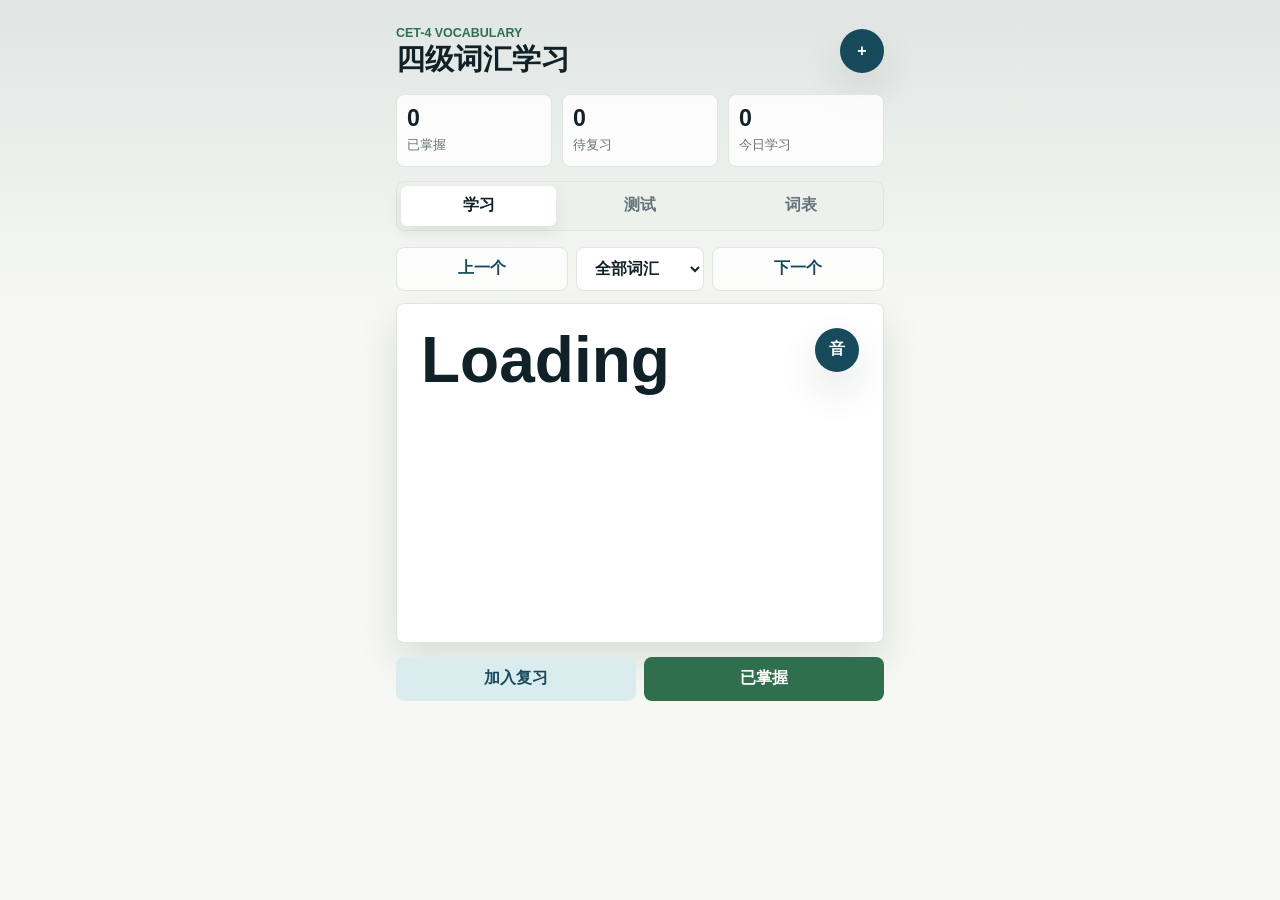
==== index.html @ dd4c4e4c "Publish CET-4 vocabulary PWA" ====
<!doctype html>
<html lang="zh-CN">
  <head>
    <meta charset="utf-8" />
    <meta name="viewport" content="width=device-width, initial-scale=1, viewport-fit=cover" />
    <meta name="theme-color" content="#174a5a" />
    <meta name="apple-mobile-web-app-capable" content="yes" />
    <meta name="apple-mobile-web-app-status-bar-style" content="black-translucent" />
    <meta name="apple-mobile-web-app-title" content="四级词汇" />
    <title>四级词汇学习</title>
    <link rel="manifest" href="manifest.webmanifest" />
    <link rel="apple-touch-icon" href="assets/icon-192.png" />
    <link rel="stylesheet" href="styles.css" />
  </head>
  <body>
    <div class="app-shell">
      <header class="topbar">
        <div>
          <p class="eyebrow">CET-4 Vocabulary</p>
          <h1>四级词汇学习</h1>
        </div>
        <button class="icon-button" id="installBtn" type="button" aria-label="安装到桌面" title="安装到桌面">
          <span aria-hidden="true">+</span>
        </button>
      </header>

      <main>
        <section class="stats-grid" aria-label="学习进度">
          <article>
            <span id="learnedCount">0</span>
            <small>已掌握</small>
          </article>
          <article>
            <span id="reviewCount">0</span>
            <small>待复习</small>
          </article>
          <article>
            <span id="todayCount">0</span>
            <small>今日学习</small>
          </article>
        </section>

        <nav class="tabs" aria-label="模式">
          <button class="tab active" data-view="learn" type="button">学习</button>
          <button class="tab" data-view="quiz" type="button">测试</button>
          <button class="tab" data-view="list" type="button">词表</button>
        </nav>

        <section class="panel active" id="learnView">
          <div class="deck-controls">
            <button class="ghost" id="prevBtn" type="button">上一个</button>
            <select id="rangeSelect" aria-label="学习范围">
              <option value="all">全部词汇</option>
              <option value="new">未掌握</option>
              <option value="review">待复习</option>
            </select>
            <button class="ghost" id="nextBtn" type="button">下一个</button>
          </div>

          <article class="word-card" id="wordCard">
            <div class="word-row">
              <h2 id="wordText">Loading</h2>
              <button class="speak" id="speakBtn" type="button" aria-label="朗读单词" title="朗读">音</button>
            </div>
            <p class="phonetic" id="phoneticText"></p>
            <p class="definition" id="definitionText"></p>
          </article>

          <div class="action-row">
            <button class="secondary" id="reviewBtn" type="button">加入复习</button>
            <button class="primary" id="knownBtn" type="button">已掌握</button>
          </div>
        </section>

        <section class="panel" id="quizView">
          <div class="quiz-head">
            <span id="quizProgress">0 / 0</span>
            <button class="ghost" id="newQuizBtn" type="button">换一组</button>
          </div>
          <article class="quiz-card">
            <p class="quiz-prompt">选择这个释义对应的单词</p>
            <h2 id="quizDefinition"></h2>
            <div class="options" id="quizOptions"></div>
            <p class="feedback" id="quizFeedback" aria-live="polite"></p>
          </article>
        </section>

        <section class="panel" id="listView">
          <label class="search-box">
            <span>查词</span>
            <input id="searchInput" type="search" placeholder="输入单词或中文释义" />
          </label>
          <div class="word-list" id="wordList"></div>
        </section>
      </main>
    </div>

    <script src="app.js" type="module"></script>
  </body>
</html>
---- styles.css ----
:root {
  color-scheme: light;
  --ink: #102127;
  --muted: #65737a;
  --paper: #f7f8f4;
  --panel: #ffffff;
  --line: #dfe5df;
  --teal: #174a5a;
  --teal-soft: #dbecef;
  --green: #2f6f4e;
  --amber: #b46a22;
  --shadow: 0 18px 40px rgba(16, 33, 39, 0.12);
}

* {
  box-sizing: border-box;
}

body {
  margin: 0;
  min-height: 100vh;
  background:
    linear-gradient(180deg, rgba(23, 74, 90, 0.10), rgba(247, 248, 244, 0) 320px),
    var(--paper);
  color: var(--ink);
  font-family: -apple-system, BlinkMacSystemFont, "Segoe UI", "PingFang SC", "Microsoft YaHei", sans-serif;
}

button,
input,
select {
  font: inherit;
}

button {
  border: 0;
  cursor: pointer;
}

.app-shell {
  width: min(100%, 520px);
  margin: 0 auto;
  padding: max(18px, env(safe-area-inset-top)) 16px max(24px, env(safe-area-inset-bottom));
}

.topbar {
  display: flex;
  align-items: center;
  justify-content: space-between;
  gap: 16px;
  padding: 8px 0 18px;
}

.eyebrow {
  margin: 0 0 4px;
  color: var(--green);
  font-size: 0.78rem;
  font-weight: 800;
  letter-spacing: 0;
  text-transform: uppercase;
}

h1,
h2,
p {
  margin: 0;
}

h1 {
  font-size: 1.8rem;
  line-height: 1.1;
}

.icon-button,
.speak {
  width: 44px;
  height: 44px;
  border-radius: 999px;
  background: var(--teal);
  color: white;
  font-weight: 800;
  box-shadow: var(--shadow);
}

.stats-grid {
  display: grid;
  grid-template-columns: repeat(3, 1fr);
  gap: 10px;
  margin-bottom: 14px;
}

.stats-grid article {
  min-width: 0;
  border: 1px solid var(--line);
  border-radius: 8px;
  background: rgba(255, 255, 255, 0.82);
  padding: 12px 10px;
}

.stats-grid span {
  display: block;
  font-size: 1.45rem;
  font-weight: 850;
  line-height: 1;
}

.stats-grid small {
  display: block;
  margin-top: 6px;
  color: var(--muted);
  white-space: nowrap;
}

.tabs {
  display: grid;
  grid-template-columns: repeat(3, 1fr);
  gap: 6px;
  border: 1px solid var(--line);
  border-radius: 8px;
  background: #edf1ec;
  padding: 4px;
  margin-bottom: 16px;
}

.tab {
  min-height: 40px;
  border-radius: 6px;
  background: transparent;
  color: var(--muted);
  font-weight: 750;
}

.tab.active {
  background: var(--panel);
  color: var(--ink);
  box-shadow: 0 6px 16px rgba(16, 33, 39, 0.08);
}

.panel {
  display: none;
}

.panel.active {
  display: block;
}

.deck-controls,
.quiz-head,
.action-row {
  display: grid;
  grid-template-columns: 1fr auto 1fr;
  gap: 8px;
  align-items: center;
  margin-bottom: 12px;
}

select,
.ghost,
.secondary,
.primary {
  min-height: 44px;
  border-radius: 8px;
  padding: 0 14px;
  font-weight: 750;
}

select {
  width: 128px;
  border: 1px solid var(--line);
  background: var(--panel);
  color: var(--ink);
}

.ghost {
  border: 1px solid var(--line);
  background: rgba(255, 255, 255, 0.72);
  color: var(--teal);
}

.word-card,
.quiz-card {
  min-height: 340px;
  border-radius: 8px;
  border: 1px solid var(--line);
  background: var(--panel);
  padding: 24px;
  box-shadow: var(--shadow);
}

.word-row {
  display: flex;
  align-items: flex-start;
  justify-content: space-between;
  gap: 14px;
}

.word-row h2 {
  overflow-wrap: anywhere;
  font-size: clamp(2rem, 12vw, 4rem);
  line-height: 1;
}

.phonetic {
  margin-top: 16px;
  color: var(--amber);
  font-size: 1.15rem;
  font-weight: 700;
}

.definition {
  margin-top: 22px;
  color: #26363b;
  font-size: 1.08rem;
  line-height: 1.7;
  white-space: pre-wrap;
}

.action-row {
  grid-template-columns: 1fr 1fr;
  margin-top: 14px;
}

.secondary {
  background: var(--teal-soft);
  color: var(--teal);
}

.primary {
  background: var(--green);
  color: white;
}

.quiz-head {
  grid-template-columns: 1fr auto;
}

.quiz-head span {
  color: var(--muted);
  font-weight: 800;
}

.quiz-prompt {
  color: var(--muted);
  font-weight: 750;
}

.quiz-card h2 {
  margin: 14px 0 20px;
  font-size: 1.12rem;
  line-height: 1.55;
}

.options {
  display: grid;
  gap: 10px;
}

.option {
  min-height: 48px;
  border-radius: 8px;
  border: 1px solid var(--line);
  background: #fbfcf9;
  color: var(--ink);
  text-align: left;
  padding: 12px 14px;
  font-weight: 800;
}

.option.correct {
  border-color: var(--green);
  background: #e2f1e8;
}

.option.wrong {
  border-color: #b84a3b;
  background: #f8e6e2;
}

.feedback {
  min-height: 24px;
  margin-top: 14px;
  color: var(--muted);
  font-weight: 700;
}

.search-box {
  display: grid;
  gap: 8px;
  color: var(--muted);
  font-weight: 750;
}

.search-box input {
  width: 100%;
  min-height: 48px;
  border: 1px solid var(--line);
  border-radius: 8px;
  background: var(--panel);
  color: var(--ink);
  padding: 0 14px;
  outline: none;
}

.word-list {
  display: grid;
  gap: 10px;
  margin-top: 14px;
  padding-bottom: 18px;
}

.list-item {
  border: 1px solid var(--line);
  border-radius: 8px;
  background: rgba(255, 255, 255, 0.84);
  padding: 14px;
}

.list-item strong {
  display: block;
  font-size: 1.1rem;
}

.list-item span {
  display: block;
  margin-top: 4px;
  color: var(--amber);
  font-weight: 700;
}

.list-item p {
  margin-top: 8px;
  color: #334247;
  line-height: 1.55;
}

@media (max-width: 360px) {
  .app-shell {
    padding-left: 12px;
    padding-right: 12px;
  }

  .stats-grid small {
    font-size: 0.72rem;
  }

  .word-card,
  .quiz-card {
    padding: 18px;
  }
}
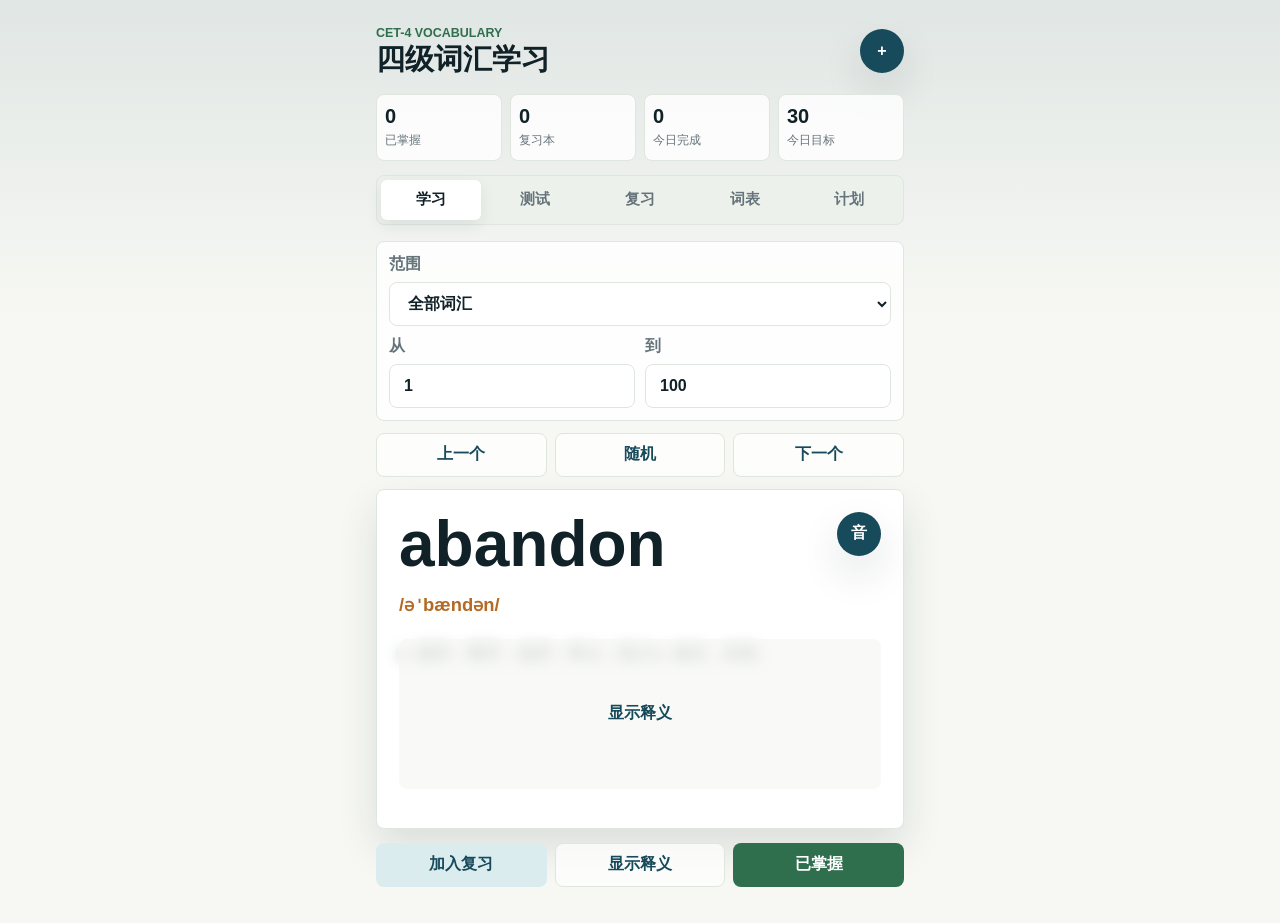
==== commit c1399a1e: "Add custom study planning features" ====
--- a/index.html
+++ b/index.html
@@ -32,28 +32,47 @@
           </article>
           <article>
             <span id="reviewCount">0</span>
-            <small>待复习</small>
+            <small>复习本</small>
           </article>
           <article>
             <span id="todayCount">0</span>
-            <small>今日学习</small>
+            <small>今日完成</small>
+          </article>
+          <article>
+            <span id="goalCount">0</span>
+            <small>今日目标</small>
           </article>
         </section>
 
         <nav class="tabs" aria-label="模式">
           <button class="tab active" data-view="learn" type="button">学习</button>
           <button class="tab" data-view="quiz" type="button">测试</button>
+          <button class="tab" data-view="review" type="button">复习</button>
           <button class="tab" data-view="list" type="button">词表</button>
+          <button class="tab" data-view="plan" type="button">计划</button>
         </nav>
 
         <section class="panel active" id="learnView">
+          <div class="range-panel">
+            <label>
+              范围
+              <select id="learnRangeMode">
+                <option value="all">全部词汇</option>
+                <option value="new">未掌握</option>
+                <option value="review">复习本</option>
+                <option value="today">今日任务</option>
+                <option value="custom">自选序号</option>
+              </select>
+            </label>
+            <div class="number-pair" id="learnCustomRange">
+              <label>从 <input id="learnStart" type="number" min="1" value="1" /></label>
+              <label>到 <input id="learnEnd" type="number" min="1" value="100" /></label>
+            </div>
+          </div>
+
           <div class="deck-controls">
             <button class="ghost" id="prevBtn" type="button">上一个</button>
-            <select id="rangeSelect" aria-label="学习范围">
-              <option value="all">全部词汇</option>
-              <option value="new">未掌握</option>
-              <option value="review">待复习</option>
-            </select>
+            <button class="ghost" id="randomBtn" type="button">随机</button>
             <button class="ghost" id="nextBtn" type="button">下一个</button>
           </div>
 
@@ -63,19 +82,39 @@
               <button class="speak" id="speakBtn" type="button" aria-label="朗读单词" title="朗读">音</button>
             </div>
             <p class="phonetic" id="phoneticText"></p>
-            <p class="definition" id="definitionText"></p>
+            <div class="definition-box hidden" id="definitionBox">
+              <p class="definition" id="definitionText"></p>
+              <button class="definition-mask" id="toggleDefinitionBtn" type="button">显示释义</button>
+            </div>
           </article>
 
-          <div class="action-row">
+          <div class="action-row three">
             <button class="secondary" id="reviewBtn" type="button">加入复习</button>
+            <button class="ghost" id="hideDefinitionBtn" type="button">隐藏释义</button>
             <button class="primary" id="knownBtn" type="button">已掌握</button>
           </div>
         </section>
 
         <section class="panel" id="quizView">
+          <div class="range-panel">
+            <label>
+              测试范围
+              <select id="quizRangeMode">
+                <option value="all">全部词汇</option>
+                <option value="new">未掌握</option>
+                <option value="review">复习本</option>
+                <option value="today">今日任务</option>
+                <option value="custom">自选序号</option>
+              </select>
+            </label>
+            <div class="number-pair" id="quizCustomRange">
+              <label>从 <input id="quizStart" type="number" min="1" value="1" /></label>
+              <label>到 <input id="quizEnd" type="number" min="1" value="100" /></label>
+            </div>
+          </div>
           <div class="quiz-head">
             <span id="quizProgress">0 / 0</span>
-            <button class="ghost" id="newQuizBtn" type="button">换一组</button>
+            <button class="ghost" id="newQuizBtn" type="button">随机换题</button>
           </div>
           <article class="quiz-card">
             <p class="quiz-prompt">选择这个释义对应的单词</p>
@@ -85,12 +124,66 @@
           </article>
         </section>
 
+        <section class="panel" id="reviewView">
+          <div class="section-head">
+            <div>
+              <h2>复习本</h2>
+              <p id="reviewSummary">0 个单词待复习</p>
+            </div>
+            <button class="ghost" id="reviewRandomBtn" type="button">随机复习</button>
+          </div>
+          <article class="word-card compact">
+            <div class="word-row">
+              <h2 id="reviewWordText">暂无</h2>
+              <button class="speak" id="reviewSpeakBtn" type="button" aria-label="朗读复习单词" title="朗读">音</button>
+            </div>
+            <p class="phonetic" id="reviewPhoneticText"></p>
+            <p class="definition" id="reviewDefinitionText"></p>
+          </article>
+          <div class="action-row three">
+            <button class="ghost" id="reviewPrevBtn" type="button">上一个</button>
+            <button class="secondary" id="stillReviewBtn" type="button">继续复习</button>
+            <button class="primary" id="reviewKnownBtn" type="button">已掌握</button>
+          </div>
+          <div class="word-list small-list" id="reviewList"></div>
+        </section>
+
         <section class="panel" id="listView">
           <label class="search-box">
             <span>查词</span>
             <input id="searchInput" type="search" placeholder="输入单词或中文释义" />
           </label>
-          <div class="word-list" id="wordList"></div>
+          <div class="list-wrap">
+            <div class="word-list" id="wordList"></div>
+            <div class="alpha-rail" id="alphaRail" aria-label="首字母索引"></div>
+          </div>
+        </section>
+
+        <section class="panel" id="planView">
+          <section class="plan-card">
+            <div class="section-head">
+              <div>
+                <h2>今日计划</h2>
+                <p id="planStatus">设置每天要学的单词数量</p>
+              </div>
+              <span class="check-badge" id="checkBadge">未打卡</span>
+            </div>
+            <label class="goal-input">
+              每天任务量
+              <input id="dailyGoalInput" type="number" min="1" max="500" step="1" />
+            </label>
+            <div class="progress-bar" aria-label="今日进度">
+              <span id="goalProgressBar"></span>
+            </div>
+            <div class="action-row">
+              <button class="secondary" id="startTodayBtn" type="button">开始今日任务</button>
+              <button class="primary" id="checkinBtn" type="button">今日打卡</button>
+            </div>
+          </section>
+          <section class="plan-card">
+            <h2>今日任务词</h2>
+            <div class="word-list small-list" id="todayWordList"></div>
+          </section>
         </section>
       </main>
     </div>
--- a/styles.css
+++ b/styles.css
@@ -9,6 +9,7 @@
   --teal-soft: #dbecef;
   --green: #2f6f4e;
   --amber: #b46a22;
+  --red: #b84a3b;
   --shadow: 0 18px 40px rgba(16, 33, 39, 0.12);
 }
 
@@ -37,8 +38,13 @@
   cursor: pointer;
 }
 
+button:disabled {
+  cursor: not-allowed;
+  opacity: 0.55;
+}
+
 .app-shell {
-  width: min(100%, 520px);
+  width: min(100%, 560px);
   margin: 0 auto;
   padding: max(18px, env(safe-area-inset-top)) 16px max(24px, env(safe-area-inset-bottom));
 }
@@ -62,6 +68,7 @@
 
 h1,
 h2,
+h3,
 p {
   margin: 0;
 }
@@ -75,6 +82,7 @@
 .speak {
   width: 44px;
   height: 44px;
+  flex: 0 0 auto;
   border-radius: 999px;
   background: var(--teal);
   color: white;
@@ -84,22 +92,27 @@
 
 .stats-grid {
   display: grid;
-  grid-template-columns: repeat(3, 1fr);
-  gap: 10px;
+  grid-template-columns: repeat(4, 1fr);
+  gap: 8px;
   margin-bottom: 14px;
 }
 
+.stats-grid article,
+.plan-card,
+.range-panel {
+  min-width: 0;
+  border: 1px solid var(--line);
+  border-radius: 8px;
+  background: rgba(255, 255, 255, 0.82);
+}
+
 .stats-grid article {
-  min-width: 0;
-  border: 1px solid var(--line);
-  border-radius: 8px;
-  background: rgba(255, 255, 255, 0.82);
-  padding: 12px 10px;
+  padding: 11px 8px;
 }
 
 .stats-grid span {
   display: block;
-  font-size: 1.45rem;
+  font-size: 1.25rem;
   font-weight: 850;
   line-height: 1;
 }
@@ -108,13 +121,14 @@
   display: block;
   margin-top: 6px;
   color: var(--muted);
+  font-size: 0.76rem;
   white-space: nowrap;
 }
 
 .tabs {
   display: grid;
-  grid-template-columns: repeat(3, 1fr);
-  gap: 6px;
+  grid-template-columns: repeat(5, 1fr);
+  gap: 5px;
   border: 1px solid var(--line);
   border-radius: 8px;
   background: #edf1ec;
@@ -127,6 +141,7 @@
   border-radius: 6px;
   background: transparent;
   color: var(--muted);
+  font-size: 0.92rem;
   font-weight: 750;
 }
 
@@ -144,17 +159,30 @@
   display: block;
 }
 
-.deck-controls,
-.quiz-head,
-.action-row {
-  display: grid;
-  grid-template-columns: 1fr auto 1fr;
-  gap: 8px;
-  align-items: center;
+.range-panel {
+  display: grid;
+  gap: 10px;
+  padding: 12px;
   margin-bottom: 12px;
 }
 
+.range-panel label,
+.goal-input,
+.search-box {
+  display: grid;
+  gap: 7px;
+  color: var(--muted);
+  font-weight: 750;
+}
+
+.number-pair {
+  display: grid;
+  grid-template-columns: 1fr 1fr;
+  gap: 10px;
+}
+
 select,
+input,
 .ghost,
 .secondary,
 .primary {
@@ -164,11 +192,36 @@
   font-weight: 750;
 }
 
-select {
-  width: 128px;
+select,
+input {
+  width: 100%;
   border: 1px solid var(--line);
   background: var(--panel);
   color: var(--ink);
+  outline: none;
+}
+
+.deck-controls,
+.quiz-head,
+.action-row {
+  display: grid;
+  grid-template-columns: 1fr 1fr 1fr;
+  gap: 8px;
+  align-items: center;
+  margin-bottom: 12px;
+}
+
+.quiz-head {
+  grid-template-columns: 1fr auto;
+}
+
+.action-row {
+  grid-template-columns: 1fr 1fr;
+  margin-top: 14px;
+}
+
+.action-row.three {
+  grid-template-columns: repeat(3, 1fr);
 }
 
 .ghost {
@@ -177,14 +230,32 @@
   color: var(--teal);
 }
 
+.secondary {
+  background: var(--teal-soft);
+  color: var(--teal);
+}
+
+.primary {
+  background: var(--green);
+  color: white;
+}
+
 .word-card,
-.quiz-card {
+.quiz-card,
+.plan-card {
+  border-radius: 8px;
+  border: 1px solid var(--line);
+  background: var(--panel);
+  padding: 22px;
+  box-shadow: var(--shadow);
+}
+
+.word-card {
   min-height: 340px;
-  border-radius: 8px;
-  border: 1px solid var(--line);
-  background: var(--panel);
-  padding: 24px;
-  box-shadow: var(--shadow);
+}
+
+.word-card.compact {
+  min-height: 250px;
 }
 
 .word-row {
@@ -207,31 +278,37 @@
   font-weight: 700;
 }
 
+.definition-box {
+  position: relative;
+  margin-top: 22px;
+  min-height: 150px;
+}
+
 .definition {
-  margin-top: 22px;
   color: #26363b;
   font-size: 1.08rem;
   line-height: 1.7;
   white-space: pre-wrap;
 }
 
-.action-row {
-  grid-template-columns: 1fr 1fr;
-  margin-top: 14px;
-}
-
-.secondary {
-  background: var(--teal-soft);
+.definition-mask {
+  display: none;
+}
+
+.definition-box.hidden .definition {
+  filter: blur(7px);
+  user-select: none;
+}
+
+.definition-box.hidden .definition-mask {
+  position: absolute;
+  inset: 0;
+  display: grid;
+  place-items: center;
+  border-radius: 8px;
+  background: rgba(247, 248, 244, 0.72);
   color: var(--teal);
-}
-
-.primary {
-  background: var(--green);
-  color: white;
-}
-
-.quiz-head {
-  grid-template-columns: 1fr auto;
+  font-weight: 850;
 }
 
 .quiz-head span {
@@ -272,7 +349,7 @@
 }
 
 .option.wrong {
-  border-color: #b84a3b;
+  border-color: var(--red);
   background: #f8e6e2;
 }
 
@@ -283,29 +360,40 @@
   font-weight: 700;
 }
 
-.search-box {
-  display: grid;
-  gap: 8px;
-  color: var(--muted);
-  font-weight: 750;
+.section-head {
+  display: flex;
+  align-items: center;
+  justify-content: space-between;
+  gap: 12px;
+  margin-bottom: 12px;
+}
+
+.section-head h2 {
+  font-size: 1.22rem;
+}
+
+.section-head p {
+  margin-top: 4px;
+  color: var(--muted);
 }
 
 .search-box input {
-  width: 100%;
   min-height: 48px;
-  border: 1px solid var(--line);
-  border-radius: 8px;
-  background: var(--panel);
-  color: var(--ink);
-  padding: 0 14px;
-  outline: none;
+}
+
+.list-wrap {
+  position: relative;
 }
 
 .word-list {
   display: grid;
   gap: 10px;
   margin-top: 14px;
-  padding-bottom: 18px;
+  padding: 0 28px 18px 0;
+}
+
+.small-list {
+  padding-right: 0;
 }
 
 .list-item {
@@ -333,18 +421,102 @@
   line-height: 1.55;
 }
 
-@media (max-width: 360px) {
+.letter-heading {
+  position: sticky;
+  top: 0;
+  z-index: 1;
+  border-radius: 8px;
+  background: var(--teal);
+  color: white;
+  padding: 7px 12px;
+  font-size: 0.95rem;
+}
+
+.alpha-rail {
+  position: fixed;
+  right: max(4px, env(safe-area-inset-right));
+  top: 170px;
+  z-index: 5;
+  display: grid;
+  gap: 1px;
+  padding: 5px 3px;
+  border-radius: 999px;
+  background: rgba(255, 255, 255, 0.86);
+  border: 1px solid var(--line);
+}
+
+.alpha-rail button {
+  width: 24px;
+  height: 18px;
+  border-radius: 999px;
+  background: transparent;
+  color: var(--teal);
+  font-size: 0.68rem;
+  font-weight: 850;
+}
+
+.plan-card + .plan-card {
+  margin-top: 14px;
+}
+
+.goal-input input {
+  max-width: 160px;
+}
+
+.progress-bar {
+  height: 12px;
+  margin: 16px 0 6px;
+  border-radius: 999px;
+  background: #e9eee7;
+  overflow: hidden;
+}
+
+.progress-bar span {
+  display: block;
+  width: 0;
+  height: 100%;
+  border-radius: inherit;
+  background: var(--green);
+  transition: width 0.2s ease;
+}
+
+.check-badge {
+  flex: 0 0 auto;
+  border-radius: 999px;
+  background: #f4e5d8;
+  color: var(--amber);
+  padding: 7px 10px;
+  font-size: 0.82rem;
+  font-weight: 850;
+}
+
+.check-badge.done {
+  background: #e2f1e8;
+  color: var(--green);
+}
+
+@media (max-width: 390px) {
   .app-shell {
     padding-left: 12px;
     padding-right: 12px;
   }
 
-  .stats-grid small {
+  .stats-grid {
+    gap: 6px;
+  }
+
+  .stats-grid small,
+  .tab {
     font-size: 0.72rem;
   }
 
   .word-card,
-  .quiz-card {
+  .quiz-card,
+  .plan-card {
     padding: 18px;
   }
-}
+
+  .action-row.three {
+    grid-template-columns: 1fr;
+  }
+}
